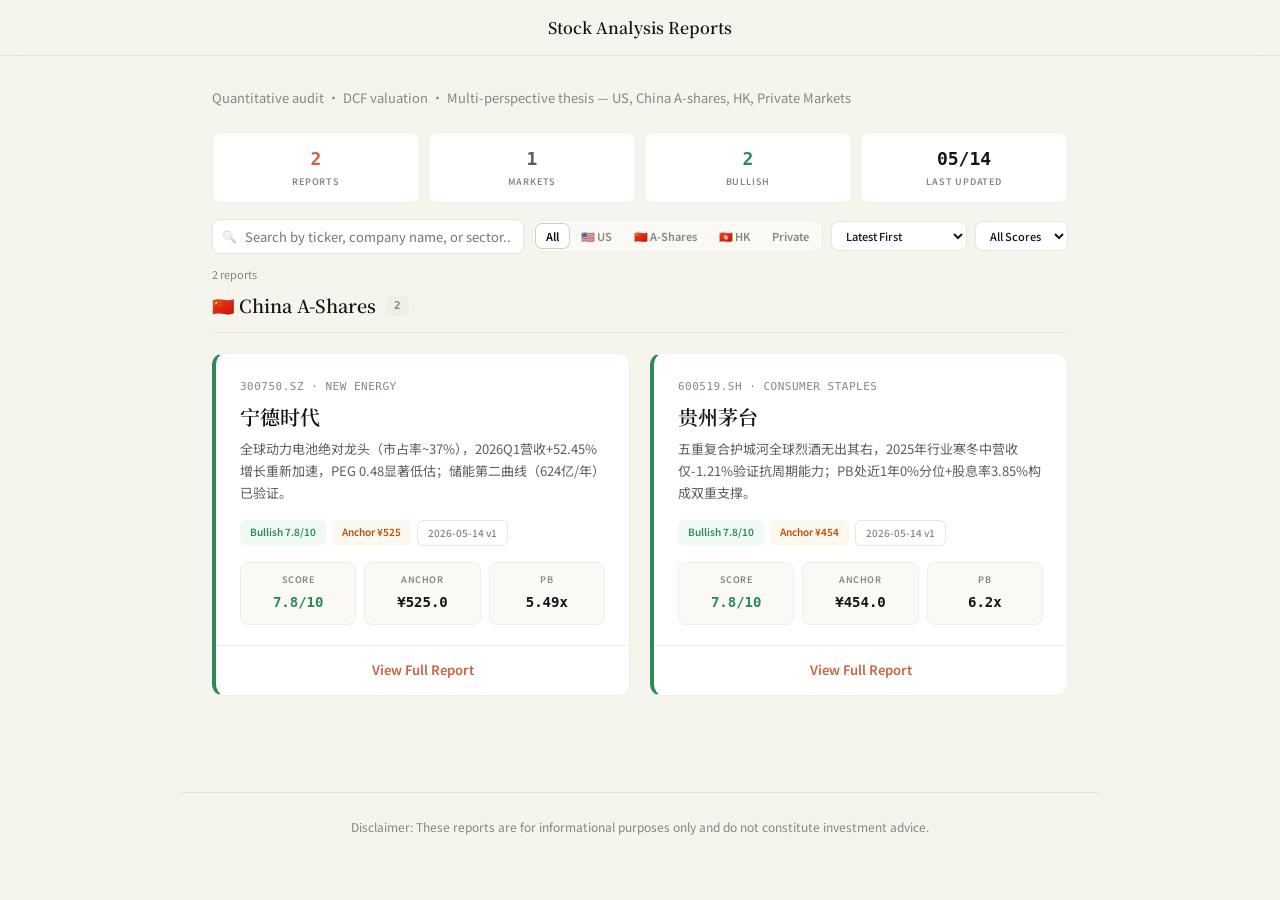
==== index.html @ c70ae1ce "Initial Commit" ====
<!DOCTYPE html>
<html lang="en">
<head>
<meta charset="utf-8">
<meta name="viewport" content="width=device-width,initial-scale=1">
<title>Investment Research · Equity Analysis Reports</title>
<meta name="description" content="Equity analysis reports covering US, China A-share, Hong Kong, and private markets with quantitative audit and DCF valuation.">
<link rel="stylesheet" href="./assets/css/main.css">
</head>
<body>

<!-- Nav -->
<nav class="nav">
  <a href="./" class="nav-logo">Stock Analysis Reports</a>
  <div class="nav-links">
  </div>
</nav>

<!-- Hero -->
<div class="hero">
  <div class="hero-inner">
    <div class="hero-text">
      <p>Quantitative audit · DCF valuation · Multi-perspective thesis — US, China A-shares, HK, Private Markets</p>
    </div>
  </div>
</div>

<!-- Stats -->
<div class="stats-strip">
  <div class="stats-row" id="stats-row"></div>
</div>

<!-- Toolbar -->
<div class="toolbar">
  <div class="search-box">
    <input type="text" id="search-input" placeholder="Search by ticker, company name, or sector..." autocomplete="off">
  </div>
  <div class="tab-group" role="tablist">
    <button class="tab-btn active" data-market="all">All</button>
    <button class="tab-btn" data-market="us">🇺🇸 US</button>
    <button class="tab-btn" data-market="a">🇨🇳 A-Shares</button>
    <button class="tab-btn" data-market="hk">🇭🇰 HK</button>
    <button class="tab-btn" data-market="pe">Private</button>
  </div>
  <select class="sort-select" id="sort-select">
    <option value="date-desc">Latest First</option>
    <option value="date-asc">Oldest First</option>
    <option value="score-desc">Score High → Low</option>
    <option value="score-asc">Score Low → High</option>
  </select>
  <select class="sort-select" id="min-score">
    <option value="0">All Scores</option>
    <option value="4">≥ 4.0</option>
    <option value="6">≥ 6.0</option>
    <option value="7.5">≥ 7.5</option>
  </select>
</div>

<div class="results-info" id="results-info">Loading...</div>

<!-- Reports -->
<div class="reports">
  <div id="reports-container"></div>
</div>

<!-- Footer -->
<div class="footer">
  <div class="footer-inner">
    <span>Disclaimer: These reports are for informational purposes only and do not constitute investment advice.</span>
  </div>
</div>

<script src="./assets/js/render.js"></script>
</body>
</html>
---- assets/css/main.css ----
/* ============================================================
   Inves-Report — Claude Design System
   Warm parchment + serif headlines + terracotta accents
   ============================================================ */

@import url('https://fonts.googleapis.com/css2?family=Noto+Serif+SC:wght@400;500;600;700&family=Noto+Sans+SC:wght@400;500;600;700&display=swap');

:root {
  /* Surfaces */
  --bg: #f5f4ed;
  --bg2: #faf9f5;
  --card: #ffffff;
  --dark: #141413;
  --dark-surface: #30302e;

  /* Text */
  --text: #141413;
  --text2: #5e5d59;
  --text3: #87867f;
  --text-light: #b0aea5;

  /* Brand */
  --brand: #c96442;
  --brand-hover: #b5593a;
  --brand-bg: rgba(201,100,66,.08);

  /* Borders & Rings */
  --border: #f0eee6;
  --border2: #e8e6dc;
  --ring: #d1cfc5;

  /* Semantic */
  --green: #2d8a56;
  --green-bg: #f0f9f4;
  --amber: #b45309;
  --amber-bg: #fdf8ef;
  --red: #b53333;
  --red-bg: #fdf2f2;

  /* Typography */
  --serif: 'Noto Serif SC', Georgia, 'Songti SC', serif;
  --sans: 'Noto Sans SC', system-ui, -apple-system, 'PingFang SC', sans-serif;
  --mono: 'JetBrains Mono', ui-monospace, monospace;
}

* { margin: 0; padding: 0; box-sizing: border-box; }

body {
  font-family: var(--sans);
  background: var(--bg);
  color: var(--text);
  line-height: 1.6;
  font-size: 15px;
  min-height: 100vh;
  -webkit-font-smoothing: antialiased;
}

/* ── Nav ─────────────────────────────────────── */
.nav {
  display: flex; align-items: center; justify-content: center;
  padding: 0 32px; height: 56px;
  border-bottom: 1px solid var(--border2);
  position: sticky; top: 0; z-index: 100;
  backdrop-filter: blur(16px); -webkit-backdrop-filter: blur(16px);
  background: rgba(245,244,237,.9);
}
.nav-logo {
  font-family: var(--serif); font-weight: 600; font-size: 16px;
  color: var(--text); text-decoration: none;
}
.nav-links { display: flex; gap: 4px; align-items: center; }
.nav-links a {
  font-size: 13px; color: var(--text3); text-decoration: none;
  font-weight: 500; padding: 6px 12px; border-radius: 8px;
  transition: color .2s, background .2s;
}
.nav-links a:hover { color: var(--text); background: var(--border); }

/* ── Hero ────────────────────────────────────── */
.hero {
  max-width: 920px; margin: 0 auto; padding: 32px 32px 8px;
  position: relative; z-index: 1;
}
.hero-inner { display: flex; align-items: baseline; gap: 16px; flex-wrap: wrap; }
.hero h1 {
  font-family: var(--serif); font-size: 24px; font-weight: 600;
  line-height: 1.3; color: var(--text); letter-spacing: -.2px;
  margin: 0; white-space: nowrap;
}
.hero p {
  color: var(--text3); font-size: 13px; line-height: 1.5; margin: 0;
}

/* ── Stats ───────────────────────────────────── */
.stats-strip { max-width: 920px; margin: 0 auto; padding: 0 32px; position: relative; z-index: 1; }
.stats-row { display: flex; gap: 8px; margin: 16px 0 16px; }
.stat-cell {
  flex: 1; background: var(--card); padding: 12px 10px; text-align: center;
  border-radius: 8px; border: 1px solid var(--border);
}
.stat-num {
  font-family: var(--mono); font-size: 18px; font-weight: 700;
  margin-bottom: 2px; color: var(--text);
}
.stat-num.pink   { color: var(--brand); }
.stat-num.purple { color: var(--text2); }
.stat-num.green  { color: var(--green); }
.stat-num.red    { color: var(--red); }
.stat-label {
  font-size: 9px; color: var(--text3); text-transform: uppercase;
  letter-spacing: .8px; font-weight: 600;
}

/* ── Toolbar ─────────────────────────────────── */
.toolbar {
  max-width: 920px; margin: 0 auto 12px; padding: 0 32px;
  position: relative; z-index: 1;
  display: flex; gap: 8px; flex-wrap: wrap; align-items: center;
}
.search-box { flex: 1; min-width: 180px; position: relative; }
.search-box input {
  width: 100%; padding: 7px 12px 7px 32px;
  border: 1px solid var(--border2);
  border-radius: 8px; font-size: 13px; font-family: var(--sans);
  background: var(--card); color: var(--text);
  transition: border-color .2s;
}
.search-box input:focus {
  outline: none; border-color: var(--brand);
}
.search-box::before {
  content: '🔍'; position: absolute; left: 10px; top: 50%;
  transform: translateY(-50%); font-size: 12px; opacity: .4;
}

.tab-group {
  display: flex; gap: 2px; background: var(--bg2); padding: 3px;
  border-radius: 8px; border: 1px solid var(--border);
}
.tab-btn {
  padding: 4px 10px; font-size: 11px; font-weight: 600;
  border: none; background: transparent; color: var(--text3);
  border-radius: 6px; cursor: pointer; transition: all .2s;
  font-family: var(--sans);
}
.tab-btn:hover { color: var(--text2); }
.tab-btn.active {
  background: var(--card); color: var(--text);
  box-shadow: 0px 0px 0px 1px var(--ring);
}

.sort-select {
  padding: 5px 10px; font-size: 11px; font-weight: 500;
  border: 1px solid var(--border2); border-radius: 8px;
  background: var(--card); color: var(--text);
  cursor: pointer; font-family: var(--sans);
}
.sort-select:focus { outline: none; border-color: var(--brand); }

.results-info {
  max-width: 920px; margin: 0 auto 8px; padding: 0 32px;
  font-size: 11px; color: var(--text3); position: relative; z-index: 1;
}

/* ── Reports ─────────────────────────────────── */
.reports { max-width: 920px; margin: 0 auto; padding: 0 32px 48px; position: relative; z-index: 1; }

.section-header { margin-bottom: 20px; }
.section-label {
  font-family: var(--serif); font-size: 18px; font-weight: 600;
  color: var(--text);
  padding-bottom: 12px; border-bottom: 1px solid var(--border2);
  display: flex; align-items: center; gap: 10px;
}
/* section-icon removed — labels are plain text now */
.section-count {
  font-family: var(--mono); background: var(--border); color: var(--text3);
  padding: 2px 8px; border-radius: 8px; font-size: 11px; font-weight: 600;
}
.cards {
  display: grid; gap: 20px;
  grid-template-columns: repeat(auto-fill, minmax(380px, 1fr));
  margin-bottom: 48px;
}

/* ── Card ────────────────────────────────────── */
.rpt-card {
  background: var(--card); border-radius: 12px;
  border: 1px solid var(--border);
  overflow: hidden; transition: all .25s; position: relative;
}
.rpt-card:hover {
  border-color: var(--border2);
  box-shadow: rgba(0,0,0,0.05) 0px 4px 24px;
  transform: translateY(-2px);
}

/* Verdict tone — warm left accent */
.rpt-card.tone-bullish { border-left: 4px solid var(--green); }
.rpt-card.tone-neutral { border-left: 4px solid var(--amber); }
.rpt-card.tone-bearish { border-left: 4px solid var(--red); }

.card-body { padding: 24px 24px 20px; }
.card-ticker {
  font-family: var(--mono); font-size: 11px; color: var(--text3);
  letter-spacing: .5px; text-transform: uppercase; margin-bottom: 8px; font-weight: 500;
}
.card-name {
  font-family: var(--serif); font-size: 20px; font-weight: 600;
  margin-bottom: 8px; line-height: 1.3;
}
.card-name .version-badge {
  display: inline-block; font-family: var(--sans);
  font-size: 10px; padding: 2px 8px;
  border-radius: 6px; margin-left: 6px; font-weight: 600;
}
.card-name .version-badge.bullish { background: var(--green-bg); color: var(--green); }
.card-name .version-badge.neutral { background: var(--amber-bg); color: var(--amber); }
.card-name .version-badge.bearish { background: var(--red-bg); color: var(--red); }
.card-desc {
  font-size: 13px; color: var(--text2); margin-bottom: 16px;
  line-height: 1.7;
}
.card-meta { display: flex; gap: 6px; flex-wrap: wrap; }

.badge {
  display: inline-block; font-size: 10px; padding: 4px 10px;
  border-radius: 6px; font-weight: 600;
}
.badge-green { background: var(--green-bg); color: var(--green); }
.badge-amber { background: var(--amber-bg); color: var(--amber); }
.badge-red   { background: var(--red-bg);   color: var(--red); }
.badge-ghost {
  background: transparent; color: var(--text3);
  border: 1px solid var(--border2); font-weight: 500;
}

.card-metrics { display: grid; grid-template-columns: 1fr 1fr 1fr; gap: 8px; margin-top: 16px; }
.cm {
  background: var(--bg2); border-radius: 8px; padding: 10px 12px;
  text-align: center; border: 1px solid var(--border);
}
.cm-label {
  font-size: 9px; color: var(--text3); text-transform: uppercase;
  letter-spacing: .5px; font-weight: 600; margin-bottom: 4px;
}
.cm-val { font-family: var(--mono); font-size: 14px; font-weight: 700; }
.cm-val.positive { color: var(--green); }
.cm-val.negative { color: var(--red); }
.cm-val.neutral  { color: var(--text); }

.card-foot { border-top: 1px solid var(--border); display: flex; }
.card-foot a {
  flex: 1; display: block; padding: 14px 16px;
  font-size: 13px; font-weight: 600;
  color: var(--brand); text-decoration: none; text-align: center;
  transition: background .2s, color .2s;
}
.card-foot a:hover { background: var(--brand-bg); color: var(--brand-hover); }

/* ── Empty state ─────────────────────────────── */
.empty-state {
  text-align: center; padding: 60px 20px; color: var(--text3);
  background: var(--card); border-radius: 12px;
  border: 1px solid var(--border);
}
.empty-state .icon { font-size: 48px; margin-bottom: 12px; opacity: .4; }

/* ── Footer ──────────────────────────────────── */
.footer {
  max-width: 920px; margin: 0 auto; padding: 24px 32px 48px;
  font-size: 12px; color: var(--text3);
  border-top: 1px solid var(--border2);
  position: relative; z-index: 1;
}
.footer-inner {
  display: flex; justify-content: center; align-items: center;
  flex-wrap: wrap; gap: 12px;
}
.footer a { color: var(--brand); text-decoration: none; font-weight: 500; }
.footer a:hover { color: var(--brand-hover); }

/* ── Responsive ──────────────────────────────── */
@media (max-width: 640px) {
  .cards { grid-template-columns: 1fr; }
  .hero h1 { font-size: 28px; }
  .hero p { max-width: 100%; }
  .stats-row { flex-wrap: wrap; }
  .stat-cell { min-width: calc(50% - 6px); }
  .section-header { text-align: center; }
  .nav { padding: 0 16px; }
  .hero, .stats-strip, .reports, .footer,
  .toolbar, .results-info { padding-left: 16px; padding-right: 16px; }
  .toolbar { flex-direction: column; align-items: stretch; }
  .tab-group { overflow-x: auto; }
}
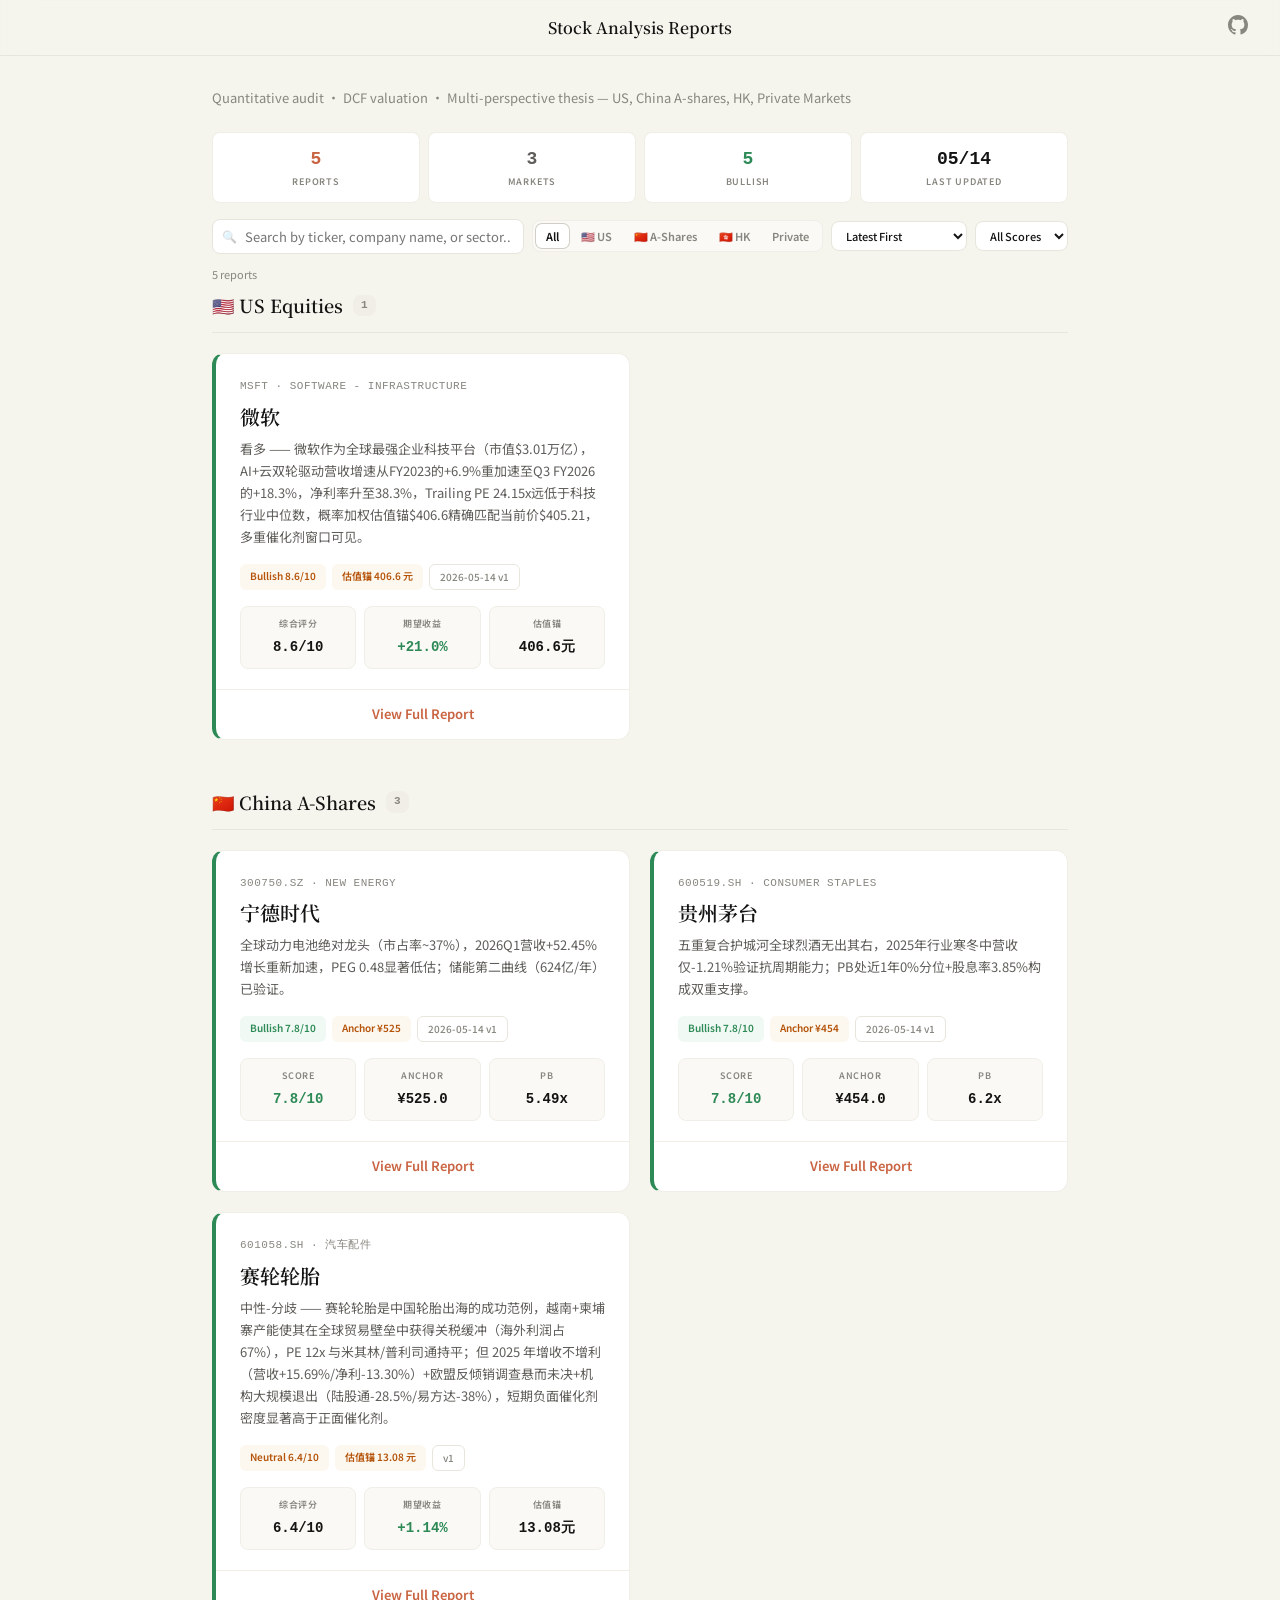
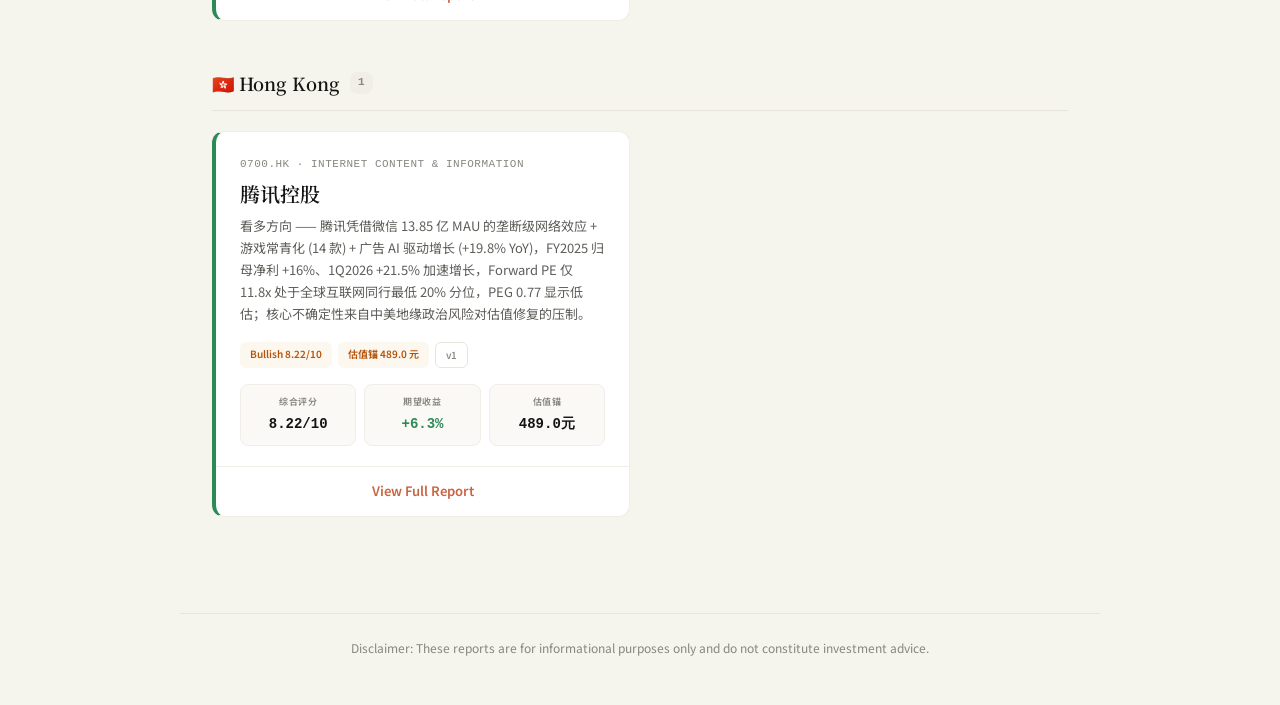
==== commit c73aca8d: "feat: add GitHub icon link in nav bar Co-Authored-By: Claude Opus 4 <noreply@anthropic.com>" ====
--- a/index.html
+++ b/index.html
@@ -12,8 +12,9 @@
 <!-- Nav -->
 <nav class="nav">
   <a href="./" class="nav-logo">Stock Analysis Reports</a>
-  <div class="nav-links">
-  </div>
+  <a href="https://github.com/MichaelFei87/Stock-Analysis-Reports" class="nav-github" target="_blank" rel="noopener" aria-label="GitHub">
+    <svg width="20" height="20" viewBox="0 0 16 16" fill="currentColor"><path d="M8 0C3.58 0 0 3.58 0 8c0 3.54 2.29 6.53 5.47 7.59.4.07.55-.17.55-.38 0-.19-.01-.82-.01-1.49-2.01.37-2.53-.49-2.69-.94-.09-.23-.48-.94-.82-1.13-.28-.15-.68-.52-.01-.53.63-.01 1.08.58 1.23.82.72 1.21 1.87.87 2.33.66.07-.52.28-.87.51-1.07-1.78-.2-3.64-.89-3.64-3.95 0-.87.31-1.59.82-2.15-.08-.2-.36-1.02.08-2.12 0 0 .67-.21 2.2.82.64-.18 1.32-.27 2-.27s1.36.09 2 .27c1.53-1.04 2.2-.82 2.2-.82.44 1.1.16 1.92.08 2.12.51.56.82 1.27.82 2.15 0 3.07-1.87 3.75-3.65 3.95.29.25.54.73.54 1.48 0 1.07-.01 1.93-.01 2.2 0 .21.15.46.55.38A8.01 8.01 0 0016 8c0-4.42-3.58-8-8-8z"/></svg>
+  </a>
 </nav>
 
 <!-- Hero -->
--- a/assets/css/main.css
+++ b/assets/css/main.css
@@ -58,7 +58,7 @@
 /* ── Nav ─────────────────────────────────────── */
 .nav {
   display: flex; align-items: center; justify-content: center;
-  padding: 0 32px; height: 56px;
+  padding: 0 32px; height: 56px; position: relative;
   border-bottom: 1px solid var(--border2);
   position: sticky; top: 0; z-index: 100;
   backdrop-filter: blur(16px); -webkit-backdrop-filter: blur(16px);
@@ -68,13 +68,11 @@
   font-family: var(--serif); font-weight: 600; font-size: 16px;
   color: var(--text); text-decoration: none;
 }
-.nav-links { display: flex; gap: 4px; align-items: center; }
-.nav-links a {
-  font-size: 13px; color: var(--text3); text-decoration: none;
-  font-weight: 500; padding: 6px 12px; border-radius: 8px;
-  transition: color .2s, background .2s;
-}
-.nav-links a:hover { color: var(--text); background: var(--border); }
+.nav-github {
+  position: absolute; right: 32px; top: 50%; transform: translateY(-50%);
+  color: var(--text3); transition: color .2s;
+}
+.nav-github:hover { color: var(--text); }
 
 /* ── Hero ────────────────────────────────────── */
 .hero {
